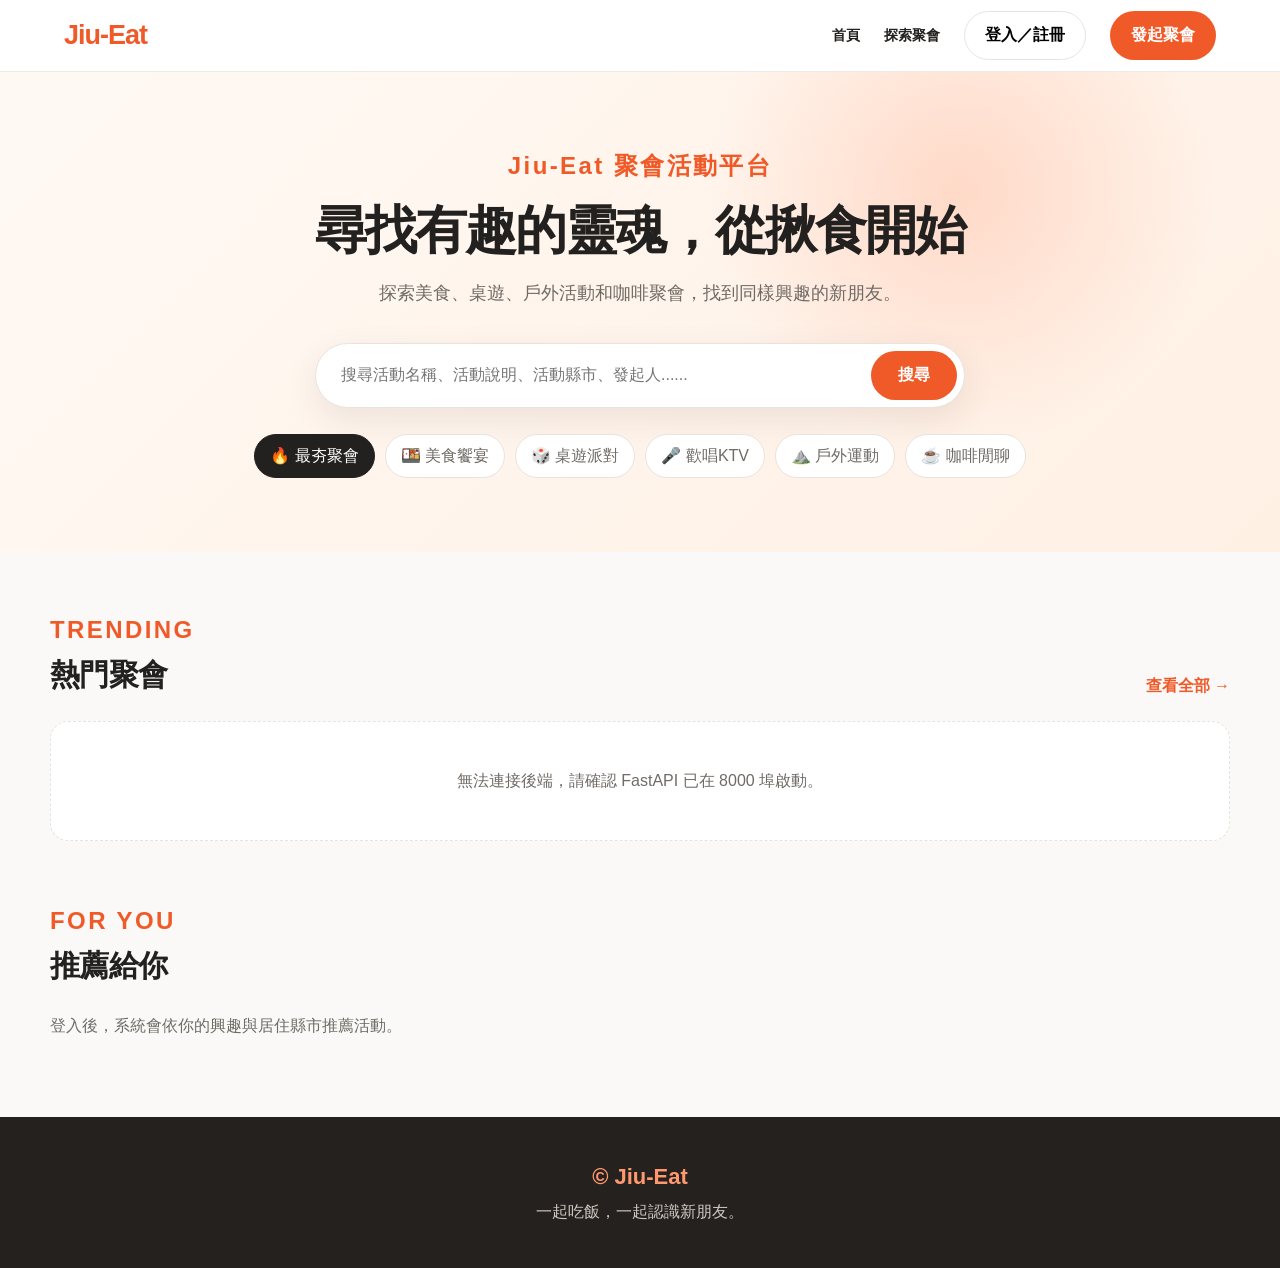
==== frontend/index.html @ da958d16 "feat: add activity tracking (favorites) feature - add Favorite model (favorites table) with unique (" ====
<!DOCTYPE html>
<!-- 文件型別宣告：HTML5 -->
<html lang="zh-TW">
<!-- lang="zh-TW"：宣告頁面語言為繁體中文，利於瀏覽器與搜尋引擎判讀 -->
<head>
  <!-- 頁面中繼資料與資源載入區 -->
  <meta charset="UTF-8">                                        <!-- 字元編碼：UTF-8（支援中文） -->
  <meta name="viewport" content="width=device-width, initial-scale=1, maximum-scale=1, user-scalable=no">
  <title>Jiu-Eat｜一起吃飯，一起認識新朋友</title>
  <link rel="icon" href="data:image/svg+xml,%3Csvg xmlns='http://www.w3.org/2000/svg' viewBox='0 0 100 100'%3E%3Ctext y='.9em' font-size='90'%3E🍱%3C/text%3E%3C/svg%3E">
  <link rel="stylesheet" href="./css/style.css?v=4">            <!-- 載入全域樣式表（v=4：避免瀏覽器快取舊樣式） -->
  <script src="./js/app.js?v=5" defer></script>                 <!-- 載入主程式（defer：等 HTML 解析完再執行） -->
</head>
<body>
  <!-- 網站頂部導覽列：Logo、行動版選單按鈕、主要導覽連結 -->
  <header class="site-header">
    <a class="logo" href="#home">Jiu-Eat</a>                    <!-- 點擊回到首頁 -->
    <div class="header-actions">
      <!-- 通知鈴鐺（僅登入後顯示）：桌面版在選單右側群組，手機版常駐在漢堡按鈕旁 -->
      <button id="notification-bell" class="notification-bell member-only hidden" aria-label="通知">
        <svg class="bell-icon" width="22" height="22" viewBox="0 0 24 24" fill="none" stroke="currentColor" stroke-width="2.5" stroke-linecap="round" stroke-linejoin="round" aria-hidden="true"><path d="M18 8A6 6 0 0 0 6 8c0 7-3 9-3 9h18s-3-2-3-9"/><path d="M13.73 21a2 2 0 0 1-3.46 0"/></svg>
        <span id="notification-badge" class="notification-badge hidden">0</span>
      </button>
      <button id="menu-button" class="menu-button" aria-label="開啟選單">☰</button>  <!-- 行動版漢堡選單按鈕 -->
      <nav id="main-nav" class="main-nav" aria-label="主要選單">
        <a href="#home">首頁</a>                                <!-- 依 hash 路由切換頁面 -->
        <a href="#activities">探索聚會</a>                      <!-- 活動列表頁 -->
        <a href="#member" class="member-only hidden">會員中心</a> <!-- 僅登入後顯示（JS 控制） -->
        <button id="auth-button" class="button button-outline">登入／註冊</button>  <!-- 登入/登出按鈕 -->
        <button id="create-button" class="button button-primary">發起聚會</button>  <!-- 建立活動按鈕 -->
      </nav>
    </div>
  </header>

  <!-- 通知面板：點鈴鐺圖示展開，顯示活動報名通知 -->
  <div id="notification-panel" class="notification-panel hidden">
    <div class="notification-header"><span>通知中心</span><button id="notification-read-all" class="notification-read-all">全部標記已讀</button></div>
    <div id="notification-list" class="notification-list"><p class="notification-empty">目前沒有通知。</p></div>
  </div>

  <main>
    <!-- 首頁（預設顯示頁） -->
    <section id="home-page" class="page active">
      <div class="hero">
        <div class="hero-inner">
          <span class="eyebrow">Jiu-Eat 聚會活動平台</span>
          <h1>尋找有趣的靈魂，從揪食開始</h1>
          <p>探索美食、桌遊、戶外活動和咖啡聚會，找到同樣興趣的新朋友。</p>
          <!-- 首頁搜尋列：提交後跳到活動列表頁並帶入關鍵字 -->
          <form id="home-search-form" class="search-bar">
            <input id="home-keyword" type="search" placeholder="搜尋活動名稱、活動說明、活動縣市、發起人......" aria-label="搜尋活動">
            <button type="submit">搜尋</button>
          </form>
          <!-- 熱門分類捷徑：點擊即跳到列表頁並套用該分類篩選 -->
          <div class="categories" id="home-categories">
            <button class="category-chip active" data-category="">🔥 最夯聚會</button>  <!-- data-category 空字串 = 全部分類 -->
            <button class="category-chip" data-category="美食饗宴">🍱 美食饗宴</button>
            <button class="category-chip" data-category="桌遊派對">🎲 桌遊派對</button>
            <button class="category-chip" data-category="歡唱KTV">🎤 歡唱KTV</button>
            <button class="category-chip" data-category="戶外運動">⛰️ 戶外運動</button>
            <button class="category-chip" data-category="咖啡閒聊">☕ 咖啡閒聊</button>
          </div>
        </div>
      </div>

      <div class="container page-content">
        <!-- 熱門聚會區塊：由 JS 載入並渲染活動卡片 -->
        <section class="events-section">
          <div class="section-title"><div><span class="section-kicker">TRENDING</span><h2>熱門聚會</h2></div><a href="#activities">查看全部 →</a></div>
          <div id="popular-grid" class="events-grid"></div>
          <p id="home-empty" class="empty-state hidden">目前還沒有活動，登入後建立第一場聚會吧！</p>
        </section>
        <!-- 推薦聚會區塊：登入後依興趣與地區推薦 -->
        <section class="events-section">
          <div class="section-title"><div><span class="section-kicker">FOR YOU</span><h2>推薦給你</h2></div></div>
          <p id="recommendation-note" class="section-note">登入後，系統會依你的興趣與居住縣市推薦活動。</p>
          <div id="recommendation-grid" class="events-grid"></div>
        </section>
      </div>
    </section>

    <!-- 探索聚會頁：關鍵字 / 分類 / 城市篩選 -->
    <section id="activities-page" class="page container page-content">
      <div class="page-heading"><span class="section-kicker">EXPLORE</span><h1>探索聚會</h1><p>使用關鍵字、分類或地區找到想參加的活動。</p></div>
      <form id="filter-form" class="filter-panel">
        <input id="filter-keyword" type="search" placeholder="搜尋活動名稱或發起人......">
        <select id="filter-category"><option value="">全部分類</option><option>美食饗宴</option><option>桌遊派對</option><option>歡唱KTV</option><option>戶外運動</option><option>咖啡閒聊</option></select>
        <input id="filter-city" type="text" placeholder="地區，例如：台北">
        <button class="button button-primary" type="submit">篩選搜尋</button>
      </form>
      <div id="activities-grid" class="events-grid"></div>                <!-- 活動卡片渲染位置 -->
      <button id="load-more-button" class="button button-outline load-more hidden">載入更多</button>  <!-- 一次載入 8 筆 -->
      <p id="activities-empty" class="empty-state hidden">找不到符合條件的活動。</p>
    </section>

    <!-- 活動詳細頁：由 JS 依 hash 載入對應活動資料 -->
    <section id="activity-detail-page" class="page container page-content">
      <article id="activity-detail" class="detail-card"></article>       <!-- 詳細內容渲染位置 -->
    </section>

    <!-- 發起 / 編輯聚會頁：共用同一個表單（依 #activity-id 判斷新增或編輯） -->
    <section id="activity-form-page" class="page container page-content narrow">
      <div class="page-heading"><span class="section-kicker">HOST</span><h1 id="activity-form-title">發起聚會</h1><p>填寫活動資訊，邀請適合的夥伴加入。</p></div>
      <form id="activity-form" class="form-card">
        <input id="activity-id" type="hidden">                            <!-- 隱藏欄位：編輯模式時存放活動編號 -->
        <label>活動名稱<input name="title" required maxlength="200"></label>          <!-- 活動名稱（必填） -->
        <label>活動說明<textarea name="description" rows="4" placeholder="介紹活動內容與注意事項"></textarea></label>  <!-- 活動詳細說明 -->
        <div class="form-row"><label>活動分類<select name="category" required><option value="">請選擇</option><option>美食饗宴</option><option>桌遊派對</option><option>歡唱KTV</option><option>戶外運動</option><option>咖啡閒聊</option></select></label><label>活動縣市<input name="city" required placeholder="台北市"></label></div>  <!-- 分類與城市（皆必填） -->
        <label>詳細地點<input name="location_name" required placeholder="店名或集合地點"></label>  <!-- 活動詳細地點（必填） -->
        <div class="form-row"><label>活動日期時間<input name="activity_date" type="datetime-local" required></label><label>報名截止時間<input name="deadline" type="datetime-local" required></label></div>  <!-- 活動時間與截止時間 -->
        <div class="form-row"><label>人數上限<input name="max_participants" type="number" min="1" max="100" value="6" required></label><label>封面圖片網址<input name="image_url" type="url" placeholder="https://..."></label></div>  <!-- 人數上限與封面圖 -->
        <div class="form-actions"><button class="button button-primary" type="submit">儲存活動</button><button class="button button-outline" type="button" data-back>退出返回</button><button class="button button-outline" type="button" data-delete-form hidden>刪除活動</button></div>  <!-- 表單操作按鈕（刪除僅編輯模式顯示） -->
      </form>
    </section>

    <!-- 會員中心頁：個人資料、我建立的、我的申請（分頁切換） -->
    <section id="member-page" class="page container page-content">
      <div class="page-heading"><span class="section-kicker">MEMBER</span><h1>會員中心</h1><p id="member-welcome"></p></div>
      <div class="tabs" role="tablist"><button class="tab active" data-tab="profile-panel">個人資料</button><button class="tab" data-tab="created-panel">我建立的</button><button class="tab" data-tab="applied-panel">我的申請</button><button class="tab" data-tab="tracked-panel">追蹤活動</button></div>
      <!-- 個人資料分頁：編輯基本資料、興趣與偏好料理（送出時由 JS 驗證至少各勾選 3 項；Email 不可修改） -->
      <section id="profile-panel" class="tab-panel active">
        <form id="profile-form" class="form-card narrow-card"><label>Email<input name="email" disabled></label><label>顯示名稱<input name="display_name" required></label><label>性別<select name="gender"><option value="">請選擇</option><option value="男">男</option><option value="女">女</option><option value="其他">其他</option></select></label><label>年齡<input name="age" type="number" min="0" max="150" placeholder="25"></label><label>星座<select name="zodiac"><option value="">請選擇</option><option value="牡羊座">牡羊座</option><option value="金牛座">金牛座</option><option value="雙子座">雙子座</option><option value="巨蟹座">巨蟹座</option><option value="獅子座">獅子座</option><option value="處女座">處女座</option><option value="天秤座">天秤座</option><option value="天蠍座">天蠍座</option><option value="射手座">射手座</option><option value="摩羯座">摩羯座</option><option value="水瓶座">水瓶座</option><option value="雙魚座">雙魚座</option></select></label><label>職業<input name="occupation" placeholder="工程師"></label><label>居住縣市<select name="city"><option value="">請選擇</option><option value="台北市">台北市</option><option value="新北市">新北市</option><option value="桃園市">桃園市</option><option value="台中市">台中市</option><option value="台南市">台南市</option><option value="高雄市">高雄市</option><option value="基隆市">基隆市</option><option value="新竹市">新竹市</option><option value="新竹縣">新竹縣</option><option value="苗栗縣">苗栗縣</option><option value="彰化縣">彰化縣</option><option value="南投縣">南投縣</option><option value="雲林縣">雲林縣</option><option value="嘉義市">嘉義市</option><option value="嘉義縣">嘉義縣</option><option value="屏東縣">屏東縣</option><option value="宜蘭縣">宜蘭縣</option><option value="花蓮縣">花蓮縣</option><option value="台東縣">台東縣</option><option value="澎湖縣">澎湖縣</option><option value="金門縣">金門縣</option><option value="連江縣">連江縣</option></select></label><label>居住區域<input name="district" placeholder="士林區"></label><label>興趣</label><div class="checkbox-group"><label class="interest-chip"><input type="checkbox" name="interests" value="cosplay"><span>cosplay</span></label><label class="interest-chip"><input type="checkbox" name="interests" value="手工藝"><span>手工藝</span></label><label class="interest-chip"><input type="checkbox" name="interests" value="打球"><span>打球</span></label><label class="interest-chip"><input type="checkbox" name="interests" value="收藏"><span>收藏</span></label><label class="interest-chip"><input type="checkbox" name="interests" value="志工"><span>志工</span></label><label class="interest-chip"><input type="checkbox" name="interests" value="咖啡"><span>咖啡</span></label><label class="interest-chip"><input type="checkbox" name="interests" value="品酒"><span>品酒</span></label><label class="interest-chip"><input type="checkbox" name="interests" value="看電影"><span>看電影</span></label><label class="interest-chip"><input type="checkbox" name="interests" value="看劇"><span>看劇</span></label><label class="interest-chip"><input type="checkbox" name="interests" value="音樂"><span>音樂</span></label><label class="interest-chip"><input type="checkbox" name="interests" value="冥想"><span>冥想</span></label><label class="interest-chip"><input type="checkbox" name="interests" value="料理研究"><span>料理研究</span></label><label class="interest-chip"><input type="checkbox" name="interests" value="旅遊"><span>旅遊</span></label><label class="interest-chip"><input type="checkbox" name="interests" value="書法"><span>書法</span></label><label class="interest-chip"><input type="checkbox" name="interests" value="烘焙"><span>烘焙</span></label><label class="interest-chip"><input type="checkbox" name="interests" value="健身"><span>健身</span></label><label class="interest-chip"><input type="checkbox" name="interests" value="烹飪"><span>烹飪</span></label><label class="interest-chip"><input type="checkbox" name="interests" value="逛街"><span>逛街</span></label><label class="interest-chip"><input type="checkbox" name="interests" value="釣魚"><span>釣魚</span></label><label class="interest-chip"><input type="checkbox" name="interests" value="喝茶"><span>喝茶</span></label><label class="interest-chip"><input type="checkbox" name="interests" value="圍棋"><span>圍棋</span></label><label class="interest-chip"><input type="checkbox" name="interests" value="游泳"><span>游泳</span></label><label class="interest-chip"><input type="checkbox" name="interests" value="登山"><span>登山</span></label><label class="interest-chip"><input type="checkbox" name="interests" value="程式設計"><span>程式設計</span></label><label class="interest-chip"><input type="checkbox" name="interests" value="象棋"><span>象棋</span></label><label class="interest-chip"><input type="checkbox" name="interests" value="跑步"><span>跑步</span></label><label class="interest-chip"><input type="checkbox" name="interests" value="開車兜風"><span>開車兜風</span></label><label class="interest-chip"><input type="checkbox" name="interests" value="園藝"><span>園藝</span></label><label class="interest-chip"><input type="checkbox" name="interests" value="瑜珈"><span>瑜珈</span></label><label class="interest-chip"><input type="checkbox" name="interests" value="運動"><span>運動</span></label><label class="interest-chip"><input type="checkbox" name="interests" value="電玩"><span>電玩</span></label><label class="interest-chip"><input type="checkbox" name="interests" value="舞蹈"><span>舞蹈</span></label><label class="interest-chip"><input type="checkbox" name="interests" value="寫作"><span>寫作</span></label><label class="interest-chip"><input type="checkbox" name="interests" value="模型"><span>模型</span></label><label class="interest-chip"><input type="checkbox" name="interests" value="閱讀"><span>閱讀</span></label><label class="interest-chip"><input type="checkbox" name="interests" value="騎車"><span>騎車</span></label><label class="interest-chip"><input type="checkbox" name="interests" value="寵物"><span>寵物</span></label><label class="interest-chip"><input type="checkbox" name="interests" value="繪畫"><span>繪畫</span></label><label class="interest-chip"><input type="checkbox" name="interests" value="攝影"><span>攝影</span></label><label class="interest-chip"><input type="checkbox" name="interests" value="露營"><span>露營</span></label></div><label>偏好料理</label><div class="checkbox-group"><label class="interest-chip"><input type="checkbox" name="preferred_cuisine" value="小吃"><span>小吃</span></label><label class="interest-chip"><input type="checkbox" name="preferred_cuisine" value="中式料理"><span>中式料理</span></label><label class="interest-chip"><input type="checkbox" name="preferred_cuisine" value="日式料理"><span>日式料理</span></label><label class="interest-chip"><input type="checkbox" name="preferred_cuisine" value="火鍋"><span>火鍋</span></label><label class="interest-chip"><input type="checkbox" name="preferred_cuisine" value="台式料理"><span>台式料理</span></label><label class="interest-chip"><input type="checkbox" name="preferred_cuisine" value="印度料理"><span>印度料理</span></label><label class="interest-chip"><input type="checkbox" name="preferred_cuisine" value="地中海料理"><span>地中海料理</span></label><label class="interest-chip"><input type="checkbox" name="preferred_cuisine" value="西班牙料理"><span>西班牙料理</span></label><label class="interest-chip"><input type="checkbox" name="preferred_cuisine" value="法式料理"><span>法式料理</span></label><label class="interest-chip"><input type="checkbox" name="preferred_cuisine" value="美式料理"><span>美式料理</span></label><label class="interest-chip"><input type="checkbox" name="preferred_cuisine" value="泰式料理"><span>泰式料理</span></label><label class="interest-chip"><input type="checkbox" name="preferred_cuisine" value="海鮮料理"><span>海鮮料理</span></label><label class="interest-chip"><input type="checkbox" name="preferred_cuisine" value="素食料理"><span>素食料理</span></label><label class="interest-chip"><input type="checkbox" name="preferred_cuisine" value="甜點"><span>甜點</span></label><label class="interest-chip"><input type="checkbox" name="preferred_cuisine" value="異國料理"><span>異國料理</span></label><label class="interest-chip"><input type="checkbox" name="preferred_cuisine" value="越南料理"><span>越南料理</span></label><label class="interest-chip"><input type="checkbox" name="preferred_cuisine" value="義式料理"><span>義式料理</span></label><label class="interest-chip"><input type="checkbox" name="preferred_cuisine" value="墨西哥料理"><span>墨西哥料理</span></label><label class="interest-chip"><input type="checkbox" name="preferred_cuisine" value="燒烤"><span>燒烤</span></label><label class="interest-chip"><input type="checkbox" name="preferred_cuisine" value="韓式料理"><span>韓式料理</span></label></div><label>自我介紹<textarea name="bio" rows="4"></textarea></label><div class="form-actions"><button class="button button-primary" type="submit">儲存更新</button><button class="button button-outline" type="button" data-back>退出返回</button></div></form>
      </section>
      <!-- 我建立的活動列表（JS 渲染） -->
      <section id="created-panel" class="tab-panel"><div id="created-list" class="member-list"></div></section>
      <!-- 我的申請列表（JS 渲染） -->
      <section id="applied-panel" class="tab-panel"><div id="applied-list" class="member-list"></div></section>
      <!-- 追蹤活動列表（JS 渲染） -->
      <section id="tracked-panel" class="tab-panel"><div id="tracked-list" class="member-list"></div></section>
    </section>
  </main>

  <!-- 認證視窗（登入 / 註冊彈窗，預設隱藏） -->
  <div id="auth-modal" class="modal hidden" role="dialog" aria-modal="true" aria-labelledby="auth-title">
    <div class="modal-card">
      <!-- 登入/註冊分頁切換 + 關閉按鈕 -->
      <div class="auth-tabs"><button class="auth-tab active" data-auth-tab="login-form">登入</button><button class="auth-tab" data-auth-tab="register-form">註冊</button><button id="close-auth" class="modal-close" aria-label="關閉">×</button></div>
      <!-- 登入表單（預設顯示） -->
      <form id="login-form" class="auth-form active"><h2 id="auth-title">歡迎回來</h2><label>Email<input name="email" type="email" required></label><label>密碼<input name="password" type="password" required></label><button class="button button-primary full" type="submit">登入</button><p class="demo-hint">展示帳號：amy@example.com／password123</p></form>
      <!-- 註冊表單 -->
      <form id="register-form" class="auth-form"><h2>建立 Jiu-Eat 帳號</h2><label>顯示名稱<input name="display_name" required></label><label>Email<input name="email" type="email" required></label><label>密碼（至少 8 碼）<input name="password" type="password" minlength="8" required></label><button class="button button-primary full" type="submit">註冊</button></form>
    </div>
  </div>
  <!-- Toast 提示訊息（暫時的提示文字，自動消失） -->
  <div id="toast" class="toast hidden" role="status"></div>
  <!-- 頁尾 -->
  <footer><strong>© Jiu-Eat</strong><p>一起吃飯，一起認識新朋友。</p></footer>
</body>
</html>
---- frontend/css/style.css ----
/* ==========================================================================
   Jiu-Eat 全域樣式表（style.css）
   ==========================================================================
   版面結構概覽：
   1. CSS 變數與全域重設（:root、*、body）
   2. 通用工具類別（.hidden、.page）
   3. 頂部導覽列（.site-header、.main-nav）
   4. 按鈕（.button 系列）
   5. 首頁 Hero 區（.hero、.search-bar）
   6. 分類與興趣標籤（.category-chip、.interest-chip）
   7. 容器與區塊（.container、.section-title）
   8. 活動卡片（.event-card 系列）
   9. 篩選面板與空狀態（.filter-panel、.empty-state）
   10. 活動詳細頁（.detail-*）
   11. 表單（.form-card、.form-row）
   12. 會員中心分頁（.tabs、.tab-panel）
   13. 成員列表（.member-list、.member-item）
   14. 認證彈窗（.modal、.auth-*）
   15. Toast 與頁尾（.toast、footer）
   16. 響應式斷點（1200px / 980px / 768px / 480px / 420px）
   ========================================================================== */

/* ── 1. CSS 變數與全域重設 ───────────────────────────── */
:root {
    /* 品牌色 */
    --orange: #f05a28;
    /* 主色（品牌橘） */
    --orange-dark: #cf4215;
    /* 主色加深（hover 用） */
    /* 中性色 */
    --cream: #fff8f2;
    /* 米白背景 */
    --ink: #23211f;
    /* 主文字色（近黑） */
    --muted: #706b66;
    /* 次要文字色（灰） */
    --line: #e9e3dd;
    /* 分隔線 / 邊框色 */
    --white: #fff;
    --green: #32895b;
    /* 成功狀態色（已核准） */
    /* 陰影與圓角 */
    --shadow: 0 12px 35px rgba(61, 42, 28, .09);
    /* 通用卡片陰影 */
    --radius: 18px
        /* 通用圓角大小 */
}

/* 全域盒模型重設：讓 padding/border 包含在元素寬高內，並清空預設邊距 */
* {
    box-sizing: border-box;
    margin: 0;
    padding: 0
}

html {
    scroll-behavior: smooth
        /* 錨點捲動有平滑動畫 */
}

body {
    font-family: -apple-system, BlinkMacSystemFont, "Segoe UI", "Noto Sans TC", sans-serif;
    background: #faf9f7;
    /* 頁面底色 */
    color: var(--ink);
    line-height: 1.65;
    /* 行高：提升中文可讀性 */
    touch-action: manipulation;
    -webkit-tap-highlight-color: transparent
        /* 移除行動裝置點擊反白 */
}

/* 表單元件沿用系統字型（避免繼承字型不一致） */
button,
input,
select,
textarea {
    font: inherit
}

button {
    cursor: pointer
}

a {
    color: inherit
}

/* ── 2. 通用工具類別 ─────────────────────────────────── */
.hidden {
    display: none !important
        /* 強制隱藏（優先於其他 display 設定） */
}

/* 頁面容器：預設隱藏，僅 .active 顯示（配合 SPA 切頁） */
.page {
    display: none;
    min-height: calc(100vh - 72px)
        /* 扣掉導覽列高度 */
}

.page.active {
    display: block
}

/* ── 3. 頂部導覽列 ───────────────────────────────────── */
.site-header {
    height: 72px;
    padding: 0 max(5vw, 24px);
    /* 左右留白，隨螢幕寬度調整 */
    background: rgba(255, 255, 255, .95);
    backdrop-filter: blur(12px);
    /* 毛玻璃效果 */
    display: flex;
    align-items: center;
    justify-content: space-between;
    /* Logo 在左、選單在右 */
    position: sticky;
    /* 捲動時固定在頂部 */
    top: 0;
    z-index: 20;
    border-bottom: 1px solid rgba(233, 227, 221, .7)
}

.logo {
    text-decoration: none;
    font-size: 27px;
    font-weight: 900;
    letter-spacing: -1px;
    color: var(--orange)
}

.main-nav {
    display: flex;
    align-items: center;
    gap: 24px
}

.main-nav>a {
    text-decoration: none;
    font-weight: 650;
    font-size: 14px
}

.main-nav>a:hover {
    color: var(--orange)
}

.menu-button {
    display: none;
    /* 桌面版隱藏，行動版顯示（見下方 media query） */
    border: 0;
    background: transparent;
    font-size: 25px;
    line-height: 1;
    padding: 4px;
    align-items: center;
    justify-content: center
}

.header-actions {
    display: flex;
    /* 右側群組：通知鈴鐺 + 漢堡選單 + 導覽列 */
    align-items: center;
    gap: 14px
}

/* ── 4. 按鈕 ─────────────────────────────────────────── */
.button {
    border: 1px solid transparent;
    border-radius: 999px;
    /* 橢圓形按鈕 */
    padding: 10px 20px;
    font-weight: 750;
    transition: .2s
        /* hover 動畫 */
}

.button-primary {
    background: var(--orange);
    color: #fff
}

.button-primary:hover {
    background: var(--orange-dark);
    transform: translateY(-1px)
        /* 微微上浮 */
}

.button-outline {
    border-color: var(--line);
    /* 空心按鈕 */
    background: #fff
}

.button-outline:hover {
    border-color: var(--orange);
    color: var(--orange)
}

/* ── 5. 首頁 Hero 區 ─────────────────────────────────── */
.hero {
    background: radial-gradient(circle at 75% 25%, #ffd9c8 0, transparent 25%), linear-gradient(135deg, #fff9f4, #fff0e4);
    min-height: 480px;
    display: grid;
    place-items: center;
    padding: 64px 20px
}

.hero-inner {
    text-align: center;
    max-width: 800px
}

.eyebrow,
.section-kicker {
    font-size: 24px;
    letter-spacing: 2.4px;
    font-weight: 850;
    color: var(--orange)
        /* 區塊小標籤（Kicker）樣式 */
}

.hero h1 {
    font-size: 52px;
    line-height: 1.13;
    letter-spacing: -2px;
    margin: 15px 0 20px
}

.hero p {
    color: var(--muted);
    font-size: 18px
}

.search-bar {
    display: flex;
    max-width: 650px;
    margin: 34px auto 0;
    background: #fff;
    border: 1px solid var(--line);
    border-radius: 999px;
    padding: 7px;
    box-shadow: var(--shadow)
}

.search-bar input {
    flex: 1;
    /* 輸入框自動撐滿剩餘寬度 */
    min-width: 0;
    border: 0;
    outline: 0;
    padding: 10px 18px;
    background: transparent
}

.search-bar button {
    border: 0;
    border-radius: 999px;
    padding: 11px 27px;
    background: var(--orange);
    color: #fff;
    font-weight: 800
}

/* ── 6. 分類與興趣標籤 ───────────────────────────────── */
.checkbox-group {
    display: flex;
    gap: 10px;
    flex-wrap: wrap;
    margin-top: 8px
}

.interest-chip {
    border: 1px solid var(--line);
    background: #fff;
    border-radius: 999px;
    padding: 8px 15px;
    cursor: pointer;
    color: var(--muted);
    user-select: none
        /* 防止點選時反白文字 */
}

.interest-chip:has(input:checked) {
    background: var(--ink);
    /* 勾選後反黑顯示 */
    border-color: var(--ink);
    color: #fff
}

.interest-chip input {
    display: none
}

/* 隱藏原生 checkbox，改用標籤樣式 */

.categories {
    display: flex;
    gap: 10px;
    justify-content: center;
    flex-wrap: wrap;
    margin-top: 26px
}

.category-chip {
    border: 1px solid var(--line);
    background: #fff;
    border-radius: 999px;
    padding: 8px 15px;
    color: var(--muted)
}

.category-chip:hover,
.category-chip.active {
    background: var(--ink);
    /* 選中或 hover 反黑 */
    border-color: var(--ink);
    color: #fff
}

/* ── 7. 容器與區塊 ───────────────────────────────────── */
.container {
    width: min(1180px, calc(100% - 40px));
    /* 最多 1180px，小螢幕時留邊距 */
    margin: auto
}

.page-content {
    padding-top: 58px;
    padding-bottom: 78px
}

/* 相鄰兩個活動區塊之間留間距 */
.events-section+.events-section {
    margin-top: 60px
}

.section-title {
    display: flex;
    align-items: end;
    justify-content: space-between;
    margin-bottom: 22px
}

.section-title h2,
.page-heading h1 {
    font-size: 30px;
    letter-spacing: -.6px
}

.section-title a {
    color: var(--orange);
    text-decoration: none;
    font-weight: 700
}

.section-note,
.page-heading p {
    color: var(--muted)
}

/* ── 8. 活動卡片 ─────────────────────────────────────── */
.events-grid {
    display: grid;
    grid-template-columns: repeat(4, minmax(0, 1fr));
    /* 桌面版一行 4 張 */
    gap: 22px
}

.event-card {
    border: 0;
    background: #fff;
    border-radius: var(--radius);
    overflow: hidden;
    box-shadow: 0 5px 22px rgba(43, 35, 28, .07);
    text-align: left;
    transition: .2s;
    width: 100%
}

.event-card:hover {
    transform: translateY(-4px);
    /* hover 上浮效果 */
    box-shadow: var(--shadow)
}

.card-img {
    height: 175px;
    background: #eee center/cover no-repeat;
    /* 圖片背景填滿 */
    position: relative
}

.card-tag {
    position: absolute;
    /* 疊在圖片左上角的分類標籤 */
    left: 12px;
    top: 12px;
    background: rgba(35, 33, 31, .82);
    color: #fff;
    padding: 4px 10px;
    border-radius: 99px;
    font-size: 12px
}

.card-content {
    padding: 17px
}

.event-title {
    display: flex;
    /* 活動名稱與愛心並排 */
    align-items: center;
    gap: 8px;
    font-size: 16px;
    font-weight: 850;
    margin-bottom: 8px
}

.event-title-text {
    flex: 1;
    white-space: nowrap;
    /* 過長文字省略號處理 */
    overflow: hidden;
    text-overflow: ellipsis
}

.fav-heart {
    flex-shrink: 0;
    border: 0;
    background: transparent;
    padding: 0 2px;
    font-size: 17px;
    line-height: 1;
    color: var(--orange);
    cursor: pointer;
    transition: transform .15s
}

.fav-heart:hover {
    transform: scale(1.25)
}

.fav-heart.active {
    color: #e0245e
        /* 已追蹤：紅色愛心 */
}

.event-info {
    display: grid;
    gap: 4px;
    color: var(--muted);
    font-size: 13px
}

.card-footer {
    display: flex;
    justify-content: space-between;
    gap: 10px;
    margin-top: 14px;
    padding-top: 12px;
    border-top: 1px solid #f1ece7;
    font-size: 12px
}

.status-badge {
    color: var(--orange);
    font-weight: 800
}

/* ── 9. 篩選面板與空狀態 ─────────────────────────────── */
.empty-state {
    padding: 46px;
    text-align: center;
    background: #fff;
    border: 1px dashed var(--line);
    border-radius: var(--radius);
    color: var(--muted)
}

.page-heading {
    margin-bottom: 28px
}

.filter-panel {
    display: grid;
    grid-template-columns: 2fr 1fr 1fr auto;
    /* 關鍵字(寬) + 分類 + 城市 + 按鈕 */
    gap: 12px;
    background: #fff;
    padding: 18px;
    border-radius: var(--radius);
    box-shadow: var(--shadow);
    margin-bottom: 28px
}

/* 篩選與表單輸入框共用樣式 */
.filter-panel input,
.filter-panel select,
.form-card input,
.form-card select,
.form-card textarea,
.auth-form input {
    width: 100%;
    border: 1px solid var(--line);
    border-radius: 12px;
    background: #fff;
    padding: 12px 14px;
    outline: none
}

/* 輸入框聚焦時顯示橘色外框與光暈 */
.filter-panel input:focus,
.filter-panel select:focus,
.form-card input:focus,
.form-card select:focus,
.form-card textarea:focus,
.auth-form input:focus {
    border-color: var(--orange);
    box-shadow: 0 0 0 3px rgba(240, 90, 40, .1)
}

.load-more {
    display: block;
    margin: 30px auto 0
}

.text-button {
    border: 0;
    background: transparent;
    color: var(--orange);
    font-weight: 800;
    margin-bottom: 20px
}

/* ── 10. 活動詳細頁 ───────────────────────────────────── */
.detail-card {
    background: #fff;
    border-radius: 24px;
    box-shadow: var(--shadow);
    overflow: hidden
}

.detail-image {
    height: 380px;
    background: #eee center/cover no-repeat
}

.detail-body {
    padding: 34px
}

.detail-body h1 {
    font-size: 34px;
    line-height: 1.25;
    margin: 8px 0 18px
}

.detail-title-row {
    display: flex;
    /* 標題與愛心並排 */
    align-items: center;
    justify-content: space-between;
    gap: 14px
}

.detail-title-row h1 {
    flex: 1;
    min-width: 0
}

.fav-heart-lg {
    font-size: 30px;
    padding: 6px
}

.detail-meta {
    display: grid;
    grid-template-columns: repeat(2, 1fr);
    /* 兩欄顯示活動資訊 */
    gap: 12px;
    margin: 20px 0;
    padding: 20px;
    background: var(--cream);
    border-radius: 14px
}

.detail-description {
    white-space: pre-wrap;
    /* 保留說明文字的換行 */
    color: #544f4b;
    margin: 20px 0
}

.detail-actions {
    display: flex;
    gap: 10px;
    flex-wrap: wrap;
    margin-top: 24px
}

/* ── 11. 表單 ─────────────────────────────────────────── */
.narrow {
    max-width: 820px
}

.form-card {
    background: #fff;
    border-radius: var(--radius);
    padding: 28px;
    box-shadow: var(--shadow);
    display: grid;
    gap: 18px
}

.form-card label,
.auth-form label {
    font-weight: 750;
    font-size: 14px;
    display: grid;
    gap: 7px
}

.form-row {
    display: grid;
    grid-template-columns: 1fr 1fr;
    /* 兩欄並排的表單列 */
    gap: 16px
}

.form-actions {
    display: flex;
    gap: 10px
}

/* ── 12. 會員中心分頁 ─────────────────────────────────── */
.tabs {
    display: flex;
    gap: 8px;
    border-bottom: 1px solid var(--line);
    margin-bottom: 24px;
    overflow-x: auto
        /* 行動版可橫向捲動 */
}

.tab {
    border: 0;
    background: transparent;
    padding: 12px 17px;
    font-weight: 800;
    color: var(--muted);
    white-space: nowrap
}

.tab.active {
    color: var(--orange);
    /* 目前分頁：橘色 + 底部線 */
    border-bottom: 3px solid var(--orange)
}

.tab-panel {
    display: none
}

.tab-panel.active {
    display: block
}

.narrow-card {
    max-width: 650px
}

/* ── 13. 成員列表（會員中心 / 申請審核） ─────────────── */
.member-list {
    display: grid;
    gap: 14px
}

.member-item {
    background: #fff;
    border-radius: 14px;
    padding: 18px;
    box-shadow: 0 4px 16px rgba(43, 35, 28, .06);
    display: flex;
    align-items: center;
    justify-content: space-between;
    gap: 15px
}

.member-item h3 {
    font-size: 17px
}

.member-item p {
    font-size: 13px;
    color: var(--muted)
}

.member-actions {
    display: flex;
    gap: 8px;
    flex-wrap: wrap
}

.small {
    padding: 7px 12px;
    font-size: 12px
}

.status {
    display: inline-block;
    /* 申請狀態徽章 */
    padding: 3px 9px;
    border-radius: 99px;
    background: #f1efec;
    font-size: 12px;
    font-weight: 800
}

.status.approved {
    color: var(--green);
    /* 已核准：綠色 */
    background: #e9f6ef
}

.status.rejected,
.status.cancelled {
    color: #a44235;
    /* 已拒絕 / 已取消：紅色 */
    background: #fbecea
}

/* ── 14. 認證彈窗 ─────────────────────────────────────── */
.modal {
    position: fixed;
    /* 全螢幕遮罩 */
    inset: 0;
    z-index: 50;
    background: rgba(26, 23, 20, .55);
    display: grid;
    place-items: center;
    padding: 20px
}

.modal-card {
    position: relative;
    width: min(460px, 100%);
    max-height: 90vh;
    overflow: auto;
    background: #fff;
    border-radius: 24px;
    padding: 28px;
    box-shadow: 0 25px 80px rgba(0, 0, 0, .25)
}

.modal-close {
    position: absolute;
    right: -20px;
    top: -28px;
    border: 0;
    background: transparent;
    font-size: 24px;
    color: var(--muted);
    z-index: 1
}

.auth-tabs {
    display: flex;
    gap: 5px;
    margin-bottom: 22px;
    position: relative
}

.auth-tab {
    flex: 1;
    /* 登入/註冊分頁各佔一半 */
    border: 0;
    background: #f5f2ef;
    padding: 10px;
    border-radius: 10px;
    font-weight: 800
}

.auth-tab.active {
    background: var(--orange);
    color: #fff
}

.auth-form {
    display: none;
    gap: 16px
}

.auth-form.active {
    display: grid
        /* 目前顯示的登入/註冊表單 */
}

.auth-form h2 {
    margin: 4px 0
}

.full {
    width: 100%;
    margin-top: 4px
}

.demo-hint {
    font-size: 12px;
    color: var(--muted);
    text-align: center
}

/* ── 14.5 通知鈴鐺與面板 ─────────────────────────────── */
.notification-bell {
    position: relative;
    /* 徽章以絕對定位疊在鈴鐺右上角 */
    border: 0;
    background: #ffeadf;
    /* 淺橘圓形底，讓鈴鐺更清楚 */
    border-radius: 50%;
    width: 38px;
    height: 38px;
    padding: 0;
    display: inline-flex;
    align-items: center;
    justify-content: center;
    color: var(--orange);
    /* 鈴鐺圖示使用品牌橘色 */
    line-height: 1;
    flex-shrink: 0;
    transition: background .2s
}

.notification-bell:hover {
    background: #ffddca
}

.bell-icon {
    width: 22px;
    height: 22px;
    display: block;
    flex-shrink: 0
}

.notification-badge {
    position: absolute;
    top: -3px;
    right: -5px;
    min-width: 18px;
    height: 18px;
    padding: 0 4px;
    border-radius: 99px;
    background: var(--ink);
    /* 深色徽章，與橘底區分 */
    color: #fff;
    font-size: 11px;
    font-weight: 800;
    display: grid;
    place-items: center;
    line-height: 1
}

.notification-panel {
    position: fixed;
    top: 80px;
    right: max(5vw, 24px);
    z-index: 45;
    width: min(360px, calc(100vw - 28px));
    background: #fff;
    border-radius: 18px;
    box-shadow: var(--shadow);
    border: 1px solid var(--line);
    overflow: hidden
}

.notification-header {
    display: flex;
    align-items: center;
    justify-content: space-between;
    padding: 14px 16px;
    border-bottom: 1px solid var(--line);
    font-weight: 800
}

.notification-read-all {
    border: 0;
    background: transparent;
    color: var(--orange);
    font-size: 13px;
    font-weight: 800
}

.notification-list {
    max-height: 380px;
    overflow-y: auto;
    display: grid
}

.notification-item {
    padding: 14px 16px;
    border-bottom: 1px solid #f1ece7;
    cursor: pointer;
    text-align: left
}

.notification-item:hover {
    background: var(--cream)
}

.notification-item.unread {
    background: #fff6ef
}

.notification-item.unread .notification-message {
    color: var(--ink);
    font-weight: 800
}

.notification-message {
    font-size: 14px;
    line-height: 1.5;
    color: var(--muted)
}

.notification-meta {
    font-size: 12px;
    color: var(--muted);
    margin-top: 4px
}

.notification-empty {
    padding: 30px 16px;
    text-align: center;
    color: var(--muted)
}

/* ── 15. Toast 與頁尾 ─────────────────────────────────── */
.toast {
    position: fixed;
    left: 50%;
    top: 50%;
    z-index: 80;
    /* 置中疊在最上層 */
    transform: translate(-50%, -50%);
    background: var(--ink);
    color: #fff;
    padding: 12px 20px;
    border-radius: 99px;
    box-shadow: var(--shadow)
}

footer {
    text-align: center;
    background: #25211e;
    color: #fff;
    padding: 42px 20px
}

footer strong {
    font-size: 22px;
    color: #ff986f
}

footer p {
    color: #cfc8c1;
    margin-top: 4px
}

/* ── 16. 響應式斷點 ───────────────────────────────────── */
/* 平板（≤1200px）：卡片由 4 欄改為 3 欄 */
@media(max-width:1200px) {
    .events-grid {
        grid-template-columns: repeat(3, minmax(0, 1fr))
    }
}

/* 小平板（≤980px）：卡片改為 2 欄，篩選面板改為兩欄 */
@media(max-width:980px) {
    .events-grid {
        grid-template-columns: repeat(2, minmax(0, 1fr))
    }

    .filter-panel {
        grid-template-columns: 1fr 1fr
    }

    .filter-panel .button {
        grid-column: span 2
            /* 按鈕佔滿一整列 */
    }
}

/* 手機（≤768px）：改為行動版配置 */
@media(max-width:768px) {
    body {
        font-size: 14px
    }

    .site-header {
        height: 56px
    }

    .logo {
        font-size: 20px
    }

    .menu-button {
        display: flex
            /* 顯示漢堡選單按鈕（flex 垂直置中，與鈴鐺對齊） */
    }

    .main-nav {
        display: none;
        /* 選單改為下拉式 */
        position: absolute;
        left: 14px;
        right: 14px;
        top: 70px;
        background: #fff;
        padding: 38px 16px;
        border-radius: 16px;
        box-shadow: var(--shadow);
        flex-direction: column;
        align-items: stretch
    }

    .main-nav.open {
        display: flex
            /* 點選按鈕後展開 */
    }

    .main-nav a,
    .main-nav button {
        text-align: center
    }

    .hero {
        min-height: 100vh;
        padding: 40px 18px;
        place-items: center
    }

    .hero p {
        font-size: 13px
    }

    .hero h1 {
        font-size: 36px
    }

    .hero-inner {
        max-width: 100%;
        text-align: center
    }

    .search-bar {
        margin: 25px auto 0
    }

    .categories {
        display: grid;
        grid-template-columns: repeat(3, 1fr);
        /* 分類改為三欄網格 */
        gap: 8px;
        justify-content: center;
        margin-top: 20px
    }

    .category-chip {
        padding: 10px 8px;
        font-size: 12px
    }

    .container {
        width: min(100% - 28px, 1180px)
    }

    .page-content {
        padding-top: 36px;
        padding-bottom: 55px
    }

    .events-grid {
        grid-template-columns: repeat(2, 1fr);
        gap: 12px
    }

    .home-page .events-grid {
        grid-template-columns: repeat(2, 1fr)
    }

    .event-card {
        display: grid;
        grid-template-columns: 1fr
    }

    .card-img {
        height: 110px
    }

    .card-content {
        padding: 12px
    }

    .event-title {
        font-size: 13px;
        margin-bottom: 4px
    }

    .event-info {
        font-size: 11px;
        gap: 2px
    }

    .card-footer {
        align-items: flex-start;
        flex-direction: column;
        margin-top: 10px;
        padding-top: 8px;
        font-size: 10px
    }

    .section-title h2,
    .page-heading h1 {
        font-size: 22px
    }

    .filter-panel {
        grid-template-columns: 1fr;
        /* 篩選面板改為單欄 */
        padding: 14px;
        gap: 10px
    }

    .filter-panel .button {
        grid-column: auto
    }

    .detail-image {
        height: 200px
    }

    .detail-body {
        padding: 18px
    }

    .detail-body h1 {
        font-size: 22px
    }

    .detail-meta {
        grid-template-columns: 1fr;
        padding: 14px;
        gap: 10px
    }

    .detail-actions {
        flex-direction: column
            /* 按鈕改為直向排列 */
    }

    .detail-actions .button {
        width: 100%;
        text-align: center
    }

    .search-bar {
        flex-direction: column;
        border-radius: 18px;
        padding: 6px
    }

    .search-bar input {
        text-align: left;
        padding: 12px 14px
    }

    .search-bar button {
        width: 100%;
        padding: 12px
    }

    .form-card {
        padding: 18px;
        gap: 14px
    }

    .form-row {
        grid-template-columns: 1fr;
        /* 表單列改為單欄 */
        gap: 14px
    }

    .form-actions {
        flex-direction: column
    }

    .form-actions .button {
        width: 100%;
        text-align: center
    }

    .member-item {
        align-items: flex-start;
        flex-direction: column;
        padding: 14px
    }

    .member-actions {
        width: 100%
    }

    .member-actions .button {
        flex: 1;
        text-align: center;
        font-size: 11px
    }

    .modal-card {
        padding: 20px 16px;
        border-radius: 18px
    }

    .auth-form {
        gap: 12px
    }

    .auth-form h2 {
        text-align: left
    }

    .demo-hint {
        text-align: left
    }

    .page-heading p {
        text-align: left
    }

    .section-note {
        text-align: left
    }

    .page-heading {
        margin-bottom: 18px
    }

    .page-heading h1 {
        font-size: 20px
    }

    .empty-state {
        padding: 30px 16px
    }

    .tabs {
        margin-bottom: 16px;
        gap: 4px
    }

    .tab {
        padding: 10px 12px;
        font-size: 12px
    }

    .narrow-card {
        max-width: 100%
    }
}

/* 小手機（≤480px）：再縮小卡片與文字 */
@media(max-width:480px) {
    .events-grid {
        gap: 14px
    }

    .categories {
        grid-template-columns: repeat(2, 1fr)
    }

    .hero h1 {
        font-size: 28px
    }

    .hero p {
        font-size: 12px
    }

    .eyebrow {
        font-size: 18px
    }

    .card-img {
        height: 140px
    }

    .container {
        width: calc(100% - 24px)
    }

    .section-title {
        flex-direction: column;
        align-items: flex-start;
        gap: 4px
    }

    .section-title h2,
    .page-heading h1 {
        font-size: 20px
    }

    .detail-body h1 {
        font-size: 20px
    }

    .modal-card {
        padding: 18px 14px
    }

    body {
        font-size: 13px
    }
}

/* 極窄手機（≤420px）：最終縮放 */
@media(max-width:420px) {
    .site-header {
        height: 50px;
        padding: 0 max(4vw, 14px)
    }

    .logo {
        font-size: 18px
    }

    .hero {
        min-height: auto;
        padding: 60px 14px
    }

    .hero h1 {
        font-size: 24px
    }

    .hero-inner {
        text-align: center
    }

    .container {
        width: calc(100% - 18px)
    }

    .page-content {
        padding-top: 26px;
        padding-bottom: 42px
    }

    .events-grid {
        gap: 10px
    }

    .home-page .events-grid {
        grid-template-columns: 1fr
            /* 首頁卡片改為單欄 */
    }

    .card-img {
        height: 120px
    }

    .card-content {
        padding: 10px
    }

    .event-title {
        font-size: 12px
    }

    .event-info {
        font-size: 10px
    }

    .card-footer {
        font-size: 9px
    }

    .section-title h2,
    .page-heading h1 {
        font-size: 18px
    }

    .category-chip {
        padding: 8px 6px;
        font-size: 11px
    }

    .categories {
        grid-template-columns: repeat(2, 1fr);
        gap: 6px
    }

    .detail-body h1 {
        font-size: 18px
    }

    .detail-body {
        padding: 14px
    }

    .filter-panel {
        padding: 10px;
        gap: 6px
    }

    .filter-panel input,
    .filter-panel select {
        padding: 9px 10px;
        font-size: 12px
    }

    .button {
        padding: 10px 14px;
        font-size: 12px
    }

    .search-bar {
        border-radius: 14px;
        padding: 5px
    }

    .search-bar input {
        padding: 10px 12px;
        font-size: 13px
    }

    .search-bar button {
        padding: 10px;
        font-size: 13px
    }

    .form-card {
        padding: 14px;
        gap: 12px
    }

    .form-row {
        gap: 10px
    }

    .detail-meta {
        font-size: 12px
    }

    .modal-card {
        padding: 16px 12px;
        border-radius: 16px
    }

    .auth-form {
        gap: 10px
    }

    .tabs {
        gap: 2px
    }

    .tab {
        padding: 8px 10px;
        font-size: 11px
    }

    .member-item {
        padding: 12px
    }

    .member-item h3 {
        font-size: 14px
    }

    .member-actions .button {
        font-size: 10px
    }

    body {
        font-size: 12px
    }
}
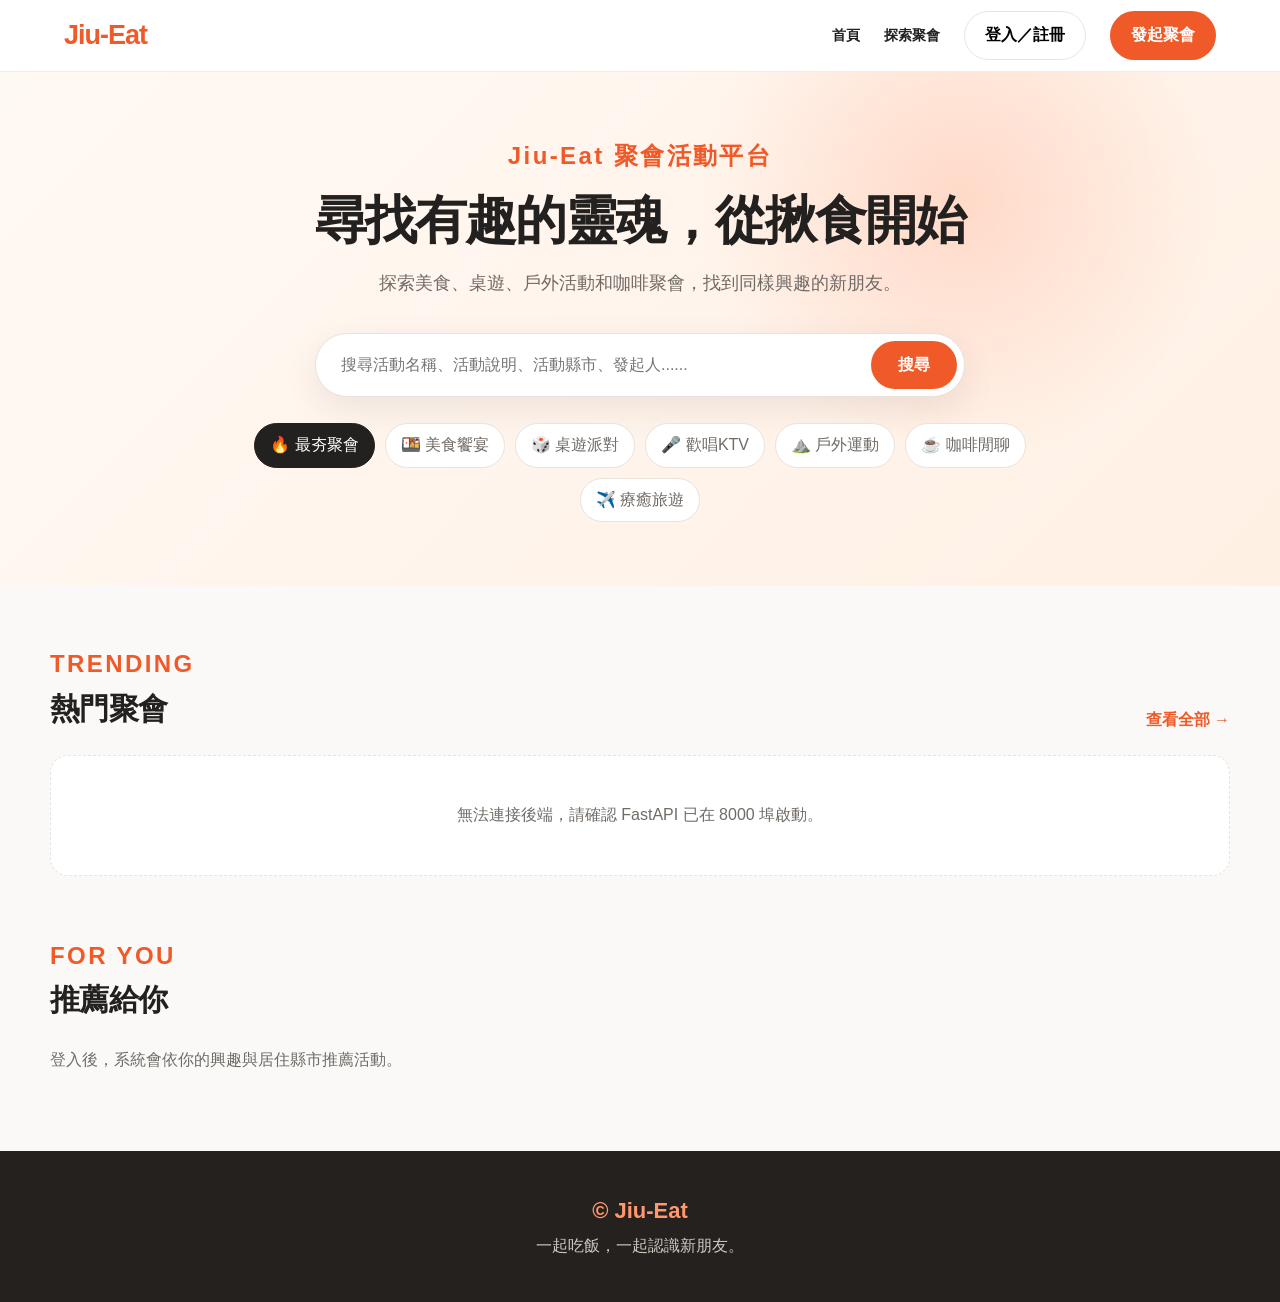
==== commit ad759785: "feat: add 療癒旅遊 category with ✈️ icon" ====
--- a/frontend/index.html
+++ b/frontend/index.html
@@ -2,40 +2,50 @@
 <!-- 文件型別宣告：HTML5 -->
 <html lang="zh-TW">
 <!-- lang="zh-TW"：宣告頁面語言為繁體中文，利於瀏覽器與搜尋引擎判讀 -->
+
 <head>
   <!-- 頁面中繼資料與資源載入區 -->
-  <meta charset="UTF-8">                                        <!-- 字元編碼：UTF-8（支援中文） -->
+  <meta charset="UTF-8"> <!-- 字元編碼：UTF-8（支援中文） -->
   <meta name="viewport" content="width=device-width, initial-scale=1, maximum-scale=1, user-scalable=no">
   <title>Jiu-Eat｜一起吃飯，一起認識新朋友</title>
-  <link rel="icon" href="data:image/svg+xml,%3Csvg xmlns='http://www.w3.org/2000/svg' viewBox='0 0 100 100'%3E%3Ctext y='.9em' font-size='90'%3E🍱%3C/text%3E%3C/svg%3E">
-  <link rel="stylesheet" href="./css/style.css?v=4">            <!-- 載入全域樣式表（v=4：避免瀏覽器快取舊樣式） -->
-  <script src="./js/app.js?v=5" defer></script>                 <!-- 載入主程式（defer：等 HTML 解析完再執行） -->
+  <link rel="icon"
+    href="data:image/svg+xml,%3Csvg xmlns='http://www.w3.org/2000/svg' viewBox='0 0 100 100'%3E%3Ctext y='.9em' font-size='90'%3E🍱%3C/text%3E%3C/svg%3E">
+  <link rel="stylesheet" href="./css/style.css?v=7"> <!-- 載入全域樣式表（v=7：避免瀏覽器快取舊樣式） -->
+  <script src="./js/app.js?v=7" defer></script> <!-- 載入主程式（defer：等 HTML 解析完再執行） -->
 </head>
+
 <body>
   <!-- 網站頂部導覽列：Logo、行動版選單按鈕、主要導覽連結 -->
   <header class="site-header">
-    <a class="logo" href="#home">Jiu-Eat</a>                    <!-- 點擊回到首頁 -->
+    <a class="logo" href="#home">Jiu-Eat</a> <!-- 點擊回到首頁 -->
     <div class="header-actions">
       <!-- 通知鈴鐺（僅登入後顯示）：桌面版在選單右側群組，手機版常駐在漢堡按鈕旁 -->
       <button id="notification-bell" class="notification-bell member-only hidden" aria-label="通知">
-        <svg class="bell-icon" width="22" height="22" viewBox="0 0 24 24" fill="none" stroke="currentColor" stroke-width="2.5" stroke-linecap="round" stroke-linejoin="round" aria-hidden="true"><path d="M18 8A6 6 0 0 0 6 8c0 7-3 9-3 9h18s-3-2-3-9"/><path d="M13.73 21a2 2 0 0 1-3.46 0"/></svg>
+        <svg class="bell-icon" width="22" height="22" viewBox="0 0 24 24" fill="none" stroke="currentColor"
+          stroke-width="2.5" stroke-linecap="round" stroke-linejoin="round" aria-hidden="true">
+          <path d="M18 8A6 6 0 0 0 6 8c0 7-3 9-3 9h18s-3-2-3-9" />
+          <path d="M13.73 21a2 2 0 0 1-3.46 0" />
+        </svg>
         <span id="notification-badge" class="notification-badge hidden">0</span>
       </button>
-      <button id="menu-button" class="menu-button" aria-label="開啟選單">☰</button>  <!-- 行動版漢堡選單按鈕 -->
+      <button id="menu-button" class="menu-button" aria-label="開啟選單">☰</button> <!-- 行動版漢堡選單按鈕 -->
       <nav id="main-nav" class="main-nav" aria-label="主要選單">
-        <a href="#home">首頁</a>                                <!-- 依 hash 路由切換頁面 -->
-        <a href="#activities">探索聚會</a>                      <!-- 活動列表頁 -->
+        <a href="#home">首頁</a> <!-- 依 hash 路由切換頁面 -->
+        <a href="#activities">探索聚會</a> <!-- 活動列表頁 -->
         <a href="#member" class="member-only hidden">會員中心</a> <!-- 僅登入後顯示（JS 控制） -->
-        <button id="auth-button" class="button button-outline">登入／註冊</button>  <!-- 登入/登出按鈕 -->
-        <button id="create-button" class="button button-primary">發起聚會</button>  <!-- 建立活動按鈕 -->
+        <button id="auth-button" class="button button-outline">登入／註冊</button> <!-- 登入/登出按鈕 -->
+        <button id="create-button" class="button button-primary">發起聚會</button> <!-- 建立活動按鈕 -->
       </nav>
     </div>
   </header>
 
   <!-- 通知面板：點鈴鐺圖示展開，顯示活動報名通知 -->
   <div id="notification-panel" class="notification-panel hidden">
-    <div class="notification-header"><span>通知中心</span><button id="notification-read-all" class="notification-read-all">全部標記已讀</button></div>
-    <div id="notification-list" class="notification-list"><p class="notification-empty">目前沒有通知。</p></div>
+    <div class="notification-header"><span>通知中心</span><button id="notification-read-all"
+        class="notification-read-all">全部標記已讀</button></div>
+    <div id="notification-list" class="notification-list">
+      <p class="notification-empty">目前沒有通知。</p>
+    </div>
   </div>
 
   <main>
@@ -53,12 +63,13 @@
           </form>
           <!-- 熱門分類捷徑：點擊即跳到列表頁並套用該分類篩選 -->
           <div class="categories" id="home-categories">
-            <button class="category-chip active" data-category="">🔥 最夯聚會</button>  <!-- data-category 空字串 = 全部分類 -->
+            <button class="category-chip active" data-category="">🔥 最夯聚會</button> <!-- data-category 空字串 = 全部分類 -->
             <button class="category-chip" data-category="美食饗宴">🍱 美食饗宴</button>
             <button class="category-chip" data-category="桌遊派對">🎲 桌遊派對</button>
             <button class="category-chip" data-category="歡唱KTV">🎤 歡唱KTV</button>
             <button class="category-chip" data-category="戶外運動">⛰️ 戶外運動</button>
             <button class="category-chip" data-category="咖啡閒聊">☕ 咖啡閒聊</button>
+            <button class="category-chip" data-category="療癒旅遊">✈️ 療癒旅遊</button>
           </div>
         </div>
       </div>
@@ -66,13 +77,21 @@
       <div class="container page-content">
         <!-- 熱門聚會區塊：由 JS 載入並渲染活動卡片 -->
         <section class="events-section">
-          <div class="section-title"><div><span class="section-kicker">TRENDING</span><h2>熱門聚會</h2></div><a href="#activities">查看全部 →</a></div>
+          <div class="section-title">
+            <div><span class="section-kicker">TRENDING</span>
+              <h2>熱門聚會</h2>
+            </div><a href="#activities">查看全部 →</a>
+          </div>
           <div id="popular-grid" class="events-grid"></div>
           <p id="home-empty" class="empty-state hidden">目前還沒有活動，登入後建立第一場聚會吧！</p>
         </section>
         <!-- 推薦聚會區塊：登入後依興趣與地區推薦 -->
         <section class="events-section">
-          <div class="section-title"><div><span class="section-kicker">FOR YOU</span><h2>推薦給你</h2></div></div>
+          <div class="section-title">
+            <div><span class="section-kicker">FOR YOU</span>
+              <h2>推薦給你</h2>
+            </div>
+          </div>
           <p id="recommendation-note" class="section-note">登入後，系統會依你的興趣與居住縣市推薦活動。</p>
           <div id="recommendation-grid" class="events-grid"></div>
         </section>
@@ -81,52 +100,209 @@
 
     <!-- 探索聚會頁：關鍵字 / 分類 / 城市篩選 -->
     <section id="activities-page" class="page container page-content">
-      <div class="page-heading"><span class="section-kicker">EXPLORE</span><h1>探索聚會</h1><p>使用關鍵字、分類或地區找到想參加的活動。</p></div>
+      <div class="page-heading"><span class="section-kicker">EXPLORE</span>
+        <h1>探索聚會</h1>
+        <p>使用關鍵字、分類或地區找到想參加的活動。</p>
+      </div>
       <form id="filter-form" class="filter-panel">
         <input id="filter-keyword" type="search" placeholder="搜尋活動名稱或發起人......">
-        <select id="filter-category"><option value="">全部分類</option><option>美食饗宴</option><option>桌遊派對</option><option>歡唱KTV</option><option>戶外運動</option><option>咖啡閒聊</option></select>
+        <select id="filter-category">
+          <option value="">全部分類</option>
+          <option>美食饗宴</option>
+          <option>桌遊派對</option>
+          <option>歡唱KTV</option>
+          <option>戶外運動</option>
+          <option>咖啡閒聊</option>
+          <option>療癒旅遊</option>
+        </select>
         <input id="filter-city" type="text" placeholder="地區，例如：台北">
         <button class="button button-primary" type="submit">篩選搜尋</button>
       </form>
-      <div id="activities-grid" class="events-grid"></div>                <!-- 活動卡片渲染位置 -->
-      <button id="load-more-button" class="button button-outline load-more hidden">載入更多</button>  <!-- 一次載入 8 筆 -->
+      <div id="activities-grid" class="events-grid"></div> <!-- 活動卡片渲染位置 -->
+      <button id="load-more-button" class="button button-outline load-more hidden">載入更多</button> <!-- 一次載入 8 筆 -->
       <p id="activities-empty" class="empty-state hidden">找不到符合條件的活動。</p>
     </section>
 
     <!-- 活動詳細頁：由 JS 依 hash 載入對應活動資料 -->
     <section id="activity-detail-page" class="page container page-content">
-      <article id="activity-detail" class="detail-card"></article>       <!-- 詳細內容渲染位置 -->
+      <article id="activity-detail" class="detail-card"></article> <!-- 詳細內容渲染位置 -->
     </section>
 
     <!-- 發起 / 編輯聚會頁：共用同一個表單（依 #activity-id 判斷新增或編輯） -->
     <section id="activity-form-page" class="page container page-content narrow">
-      <div class="page-heading"><span class="section-kicker">HOST</span><h1 id="activity-form-title">發起聚會</h1><p>填寫活動資訊，邀請適合的夥伴加入。</p></div>
+      <div class="page-heading"><span class="section-kicker">HOST</span>
+        <h1 id="activity-form-title">發起聚會</h1>
+        <p>填寫活動資訊，邀請適合的夥伴加入。</p>
+      </div>
       <form id="activity-form" class="form-card">
-        <input id="activity-id" type="hidden">                            <!-- 隱藏欄位：編輯模式時存放活動編號 -->
-        <label>活動名稱<input name="title" required maxlength="200"></label>          <!-- 活動名稱（必填） -->
-        <label>活動說明<textarea name="description" rows="4" placeholder="介紹活動內容與注意事項"></textarea></label>  <!-- 活動詳細說明 -->
-        <div class="form-row"><label>活動分類<select name="category" required><option value="">請選擇</option><option>美食饗宴</option><option>桌遊派對</option><option>歡唱KTV</option><option>戶外運動</option><option>咖啡閒聊</option></select></label><label>活動縣市<input name="city" required placeholder="台北市"></label></div>  <!-- 分類與城市（皆必填） -->
-        <label>詳細地點<input name="location_name" required placeholder="店名或集合地點"></label>  <!-- 活動詳細地點（必填） -->
-        <div class="form-row"><label>活動日期時間<input name="activity_date" type="datetime-local" required></label><label>報名截止時間<input name="deadline" type="datetime-local" required></label></div>  <!-- 活動時間與截止時間 -->
-        <div class="form-row"><label>人數上限<input name="max_participants" type="number" min="1" max="100" value="6" required></label><label>封面圖片網址<input name="image_url" type="url" placeholder="https://..."></label></div>  <!-- 人數上限與封面圖 -->
-        <div class="form-actions"><button class="button button-primary" type="submit">儲存活動</button><button class="button button-outline" type="button" data-back>退出返回</button><button class="button button-outline" type="button" data-delete-form hidden>刪除活動</button></div>  <!-- 表單操作按鈕（刪除僅編輯模式顯示） -->
+        <input id="activity-id" type="hidden"> <!-- 隱藏欄位：編輯模式時存放活動編號 -->
+        <label>活動名稱<input name="title" required maxlength="200"></label> <!-- 活動名稱（必填） -->
+        <label>活動說明<textarea name="description" rows="4" placeholder="介紹活動內容與注意事項"></textarea></label> <!-- 活動詳細說明 -->
+        <div class="form-row"><label>活動分類<select name="category" required>
+              <option value="">請選擇</option>
+              <option>美食饗宴</option>
+              <option>桌遊派對</option>
+              <option>歡唱KTV</option>
+              <option>戶外運動</option>
+              <option>咖啡閒聊</option>
+              <option>療癒旅遊</option>
+            </select></label><label>活動縣市<input name="city" required placeholder="台北市"></label></div> <!-- 分類與城市（皆必填） -->
+        <label>詳細地點<input name="location_name" required placeholder="店名或集合地點"></label> <!-- 活動詳細地點（必填） -->
+        <div class="form-row"><label>活動日期時間<input name="activity_date" type="datetime-local"
+              required></label><label>報名截止時間<input name="deadline" type="datetime-local" required></label></div>
+        <!-- 活動時間與截止時間 -->
+        <div class="form-row"><label>人數上限<input name="max_participants" type="number" min="1" max="100" value="6"
+              required></label><label>封面圖片網址<input name="image_url" type="url" placeholder="https://..."></label></div>
+        <!-- 人數上限與封面圖 -->
+        <div class="form-actions"><button class="button button-primary" type="submit">儲存活動</button><button
+            class="button button-outline" type="button" data-back>退出返回</button><button class="button button-outline"
+            type="button" data-delete-form hidden>刪除活動</button></div> <!-- 表單操作按鈕（刪除僅編輯模式顯示） -->
       </form>
     </section>
 
-    <!-- 會員中心頁：個人資料、我建立的、我的申請（分頁切換） -->
+    <!-- 會員中心頁：個人資料、我的聚會、我的申請（分頁切換） -->
     <section id="member-page" class="page container page-content">
-      <div class="page-heading"><span class="section-kicker">MEMBER</span><h1>會員中心</h1><p id="member-welcome"></p></div>
-      <div class="tabs" role="tablist"><button class="tab active" data-tab="profile-panel">個人資料</button><button class="tab" data-tab="created-panel">我建立的</button><button class="tab" data-tab="applied-panel">我的申請</button><button class="tab" data-tab="tracked-panel">追蹤活動</button></div>
+      <div class="page-heading"><span class="section-kicker">MEMBER</span>
+        <h1>會員中心</h1>
+        <p id="member-welcome"></p>
+      </div>
+      <div class="tabs" role="tablist"><button class="tab active" data-tab="profile-panel">個人資料</button><button
+          class="tab" data-tab="created-panel">我的聚會</button><button class="tab"
+          data-tab="applied-panel">我的申請</button><button class="tab" data-tab="tracked-panel">追蹤活動</button></div>
       <!-- 個人資料分頁：編輯基本資料、興趣與偏好料理（送出時由 JS 驗證至少各勾選 3 項；Email 不可修改） -->
       <section id="profile-panel" class="tab-panel active">
-        <form id="profile-form" class="form-card narrow-card"><label>Email<input name="email" disabled></label><label>顯示名稱<input name="display_name" required></label><label>性別<select name="gender"><option value="">請選擇</option><option value="男">男</option><option value="女">女</option><option value="其他">其他</option></select></label><label>年齡<input name="age" type="number" min="0" max="150" placeholder="25"></label><label>星座<select name="zodiac"><option value="">請選擇</option><option value="牡羊座">牡羊座</option><option value="金牛座">金牛座</option><option value="雙子座">雙子座</option><option value="巨蟹座">巨蟹座</option><option value="獅子座">獅子座</option><option value="處女座">處女座</option><option value="天秤座">天秤座</option><option value="天蠍座">天蠍座</option><option value="射手座">射手座</option><option value="摩羯座">摩羯座</option><option value="水瓶座">水瓶座</option><option value="雙魚座">雙魚座</option></select></label><label>職業<input name="occupation" placeholder="工程師"></label><label>居住縣市<select name="city"><option value="">請選擇</option><option value="台北市">台北市</option><option value="新北市">新北市</option><option value="桃園市">桃園市</option><option value="台中市">台中市</option><option value="台南市">台南市</option><option value="高雄市">高雄市</option><option value="基隆市">基隆市</option><option value="新竹市">新竹市</option><option value="新竹縣">新竹縣</option><option value="苗栗縣">苗栗縣</option><option value="彰化縣">彰化縣</option><option value="南投縣">南投縣</option><option value="雲林縣">雲林縣</option><option value="嘉義市">嘉義市</option><option value="嘉義縣">嘉義縣</option><option value="屏東縣">屏東縣</option><option value="宜蘭縣">宜蘭縣</option><option value="花蓮縣">花蓮縣</option><option value="台東縣">台東縣</option><option value="澎湖縣">澎湖縣</option><option value="金門縣">金門縣</option><option value="連江縣">連江縣</option></select></label><label>居住區域<input name="district" placeholder="士林區"></label><label>興趣</label><div class="checkbox-group"><label class="interest-chip"><input type="checkbox" name="interests" value="cosplay"><span>cosplay</span></label><label class="interest-chip"><input type="checkbox" name="interests" value="手工藝"><span>手工藝</span></label><label class="interest-chip"><input type="checkbox" name="interests" value="打球"><span>打球</span></label><label class="interest-chip"><input type="checkbox" name="interests" value="收藏"><span>收藏</span></label><label class="interest-chip"><input type="checkbox" name="interests" value="志工"><span>志工</span></label><label class="interest-chip"><input type="checkbox" name="interests" value="咖啡"><span>咖啡</span></label><label class="interest-chip"><input type="checkbox" name="interests" value="品酒"><span>品酒</span></label><label class="interest-chip"><input type="checkbox" name="interests" value="看電影"><span>看電影</span></label><label class="interest-chip"><input type="checkbox" name="interests" value="看劇"><span>看劇</span></label><label class="interest-chip"><input type="checkbox" name="interests" value="音樂"><span>音樂</span></label><label class="interest-chip"><input type="checkbox" name="interests" value="冥想"><span>冥想</span></label><label class="interest-chip"><input type="checkbox" name="interests" value="料理研究"><span>料理研究</span></label><label class="interest-chip"><input type="checkbox" name="interests" value="旅遊"><span>旅遊</span></label><label class="interest-chip"><input type="checkbox" name="interests" value="書法"><span>書法</span></label><label class="interest-chip"><input type="checkbox" name="interests" value="烘焙"><span>烘焙</span></label><label class="interest-chip"><input type="checkbox" name="interests" value="健身"><span>健身</span></label><label class="interest-chip"><input type="checkbox" name="interests" value="烹飪"><span>烹飪</span></label><label class="interest-chip"><input type="checkbox" name="interests" value="逛街"><span>逛街</span></label><label class="interest-chip"><input type="checkbox" name="interests" value="釣魚"><span>釣魚</span></label><label class="interest-chip"><input type="checkbox" name="interests" value="喝茶"><span>喝茶</span></label><label class="interest-chip"><input type="checkbox" name="interests" value="圍棋"><span>圍棋</span></label><label class="interest-chip"><input type="checkbox" name="interests" value="游泳"><span>游泳</span></label><label class="interest-chip"><input type="checkbox" name="interests" value="登山"><span>登山</span></label><label class="interest-chip"><input type="checkbox" name="interests" value="程式設計"><span>程式設計</span></label><label class="interest-chip"><input type="checkbox" name="interests" value="象棋"><span>象棋</span></label><label class="interest-chip"><input type="checkbox" name="interests" value="跑步"><span>跑步</span></label><label class="interest-chip"><input type="checkbox" name="interests" value="開車兜風"><span>開車兜風</span></label><label class="interest-chip"><input type="checkbox" name="interests" value="園藝"><span>園藝</span></label><label class="interest-chip"><input type="checkbox" name="interests" value="瑜珈"><span>瑜珈</span></label><label class="interest-chip"><input type="checkbox" name="interests" value="運動"><span>運動</span></label><label class="interest-chip"><input type="checkbox" name="interests" value="電玩"><span>電玩</span></label><label class="interest-chip"><input type="checkbox" name="interests" value="舞蹈"><span>舞蹈</span></label><label class="interest-chip"><input type="checkbox" name="interests" value="寫作"><span>寫作</span></label><label class="interest-chip"><input type="checkbox" name="interests" value="模型"><span>模型</span></label><label class="interest-chip"><input type="checkbox" name="interests" value="閱讀"><span>閱讀</span></label><label class="interest-chip"><input type="checkbox" name="interests" value="騎車"><span>騎車</span></label><label class="interest-chip"><input type="checkbox" name="interests" value="寵物"><span>寵物</span></label><label class="interest-chip"><input type="checkbox" name="interests" value="繪畫"><span>繪畫</span></label><label class="interest-chip"><input type="checkbox" name="interests" value="攝影"><span>攝影</span></label><label class="interest-chip"><input type="checkbox" name="interests" value="露營"><span>露營</span></label></div><label>偏好料理</label><div class="checkbox-group"><label class="interest-chip"><input type="checkbox" name="preferred_cuisine" value="小吃"><span>小吃</span></label><label class="interest-chip"><input type="checkbox" name="preferred_cuisine" value="中式料理"><span>中式料理</span></label><label class="interest-chip"><input type="checkbox" name="preferred_cuisine" value="日式料理"><span>日式料理</span></label><label class="interest-chip"><input type="checkbox" name="preferred_cuisine" value="火鍋"><span>火鍋</span></label><label class="interest-chip"><input type="checkbox" name="preferred_cuisine" value="台式料理"><span>台式料理</span></label><label class="interest-chip"><input type="checkbox" name="preferred_cuisine" value="印度料理"><span>印度料理</span></label><label class="interest-chip"><input type="checkbox" name="preferred_cuisine" value="地中海料理"><span>地中海料理</span></label><label class="interest-chip"><input type="checkbox" name="preferred_cuisine" value="西班牙料理"><span>西班牙料理</span></label><label class="interest-chip"><input type="checkbox" name="preferred_cuisine" value="法式料理"><span>法式料理</span></label><label class="interest-chip"><input type="checkbox" name="preferred_cuisine" value="美式料理"><span>美式料理</span></label><label class="interest-chip"><input type="checkbox" name="preferred_cuisine" value="泰式料理"><span>泰式料理</span></label><label class="interest-chip"><input type="checkbox" name="preferred_cuisine" value="海鮮料理"><span>海鮮料理</span></label><label class="interest-chip"><input type="checkbox" name="preferred_cuisine" value="素食料理"><span>素食料理</span></label><label class="interest-chip"><input type="checkbox" name="preferred_cuisine" value="甜點"><span>甜點</span></label><label class="interest-chip"><input type="checkbox" name="preferred_cuisine" value="異國料理"><span>異國料理</span></label><label class="interest-chip"><input type="checkbox" name="preferred_cuisine" value="越南料理"><span>越南料理</span></label><label class="interest-chip"><input type="checkbox" name="preferred_cuisine" value="義式料理"><span>義式料理</span></label><label class="interest-chip"><input type="checkbox" name="preferred_cuisine" value="墨西哥料理"><span>墨西哥料理</span></label><label class="interest-chip"><input type="checkbox" name="preferred_cuisine" value="燒烤"><span>燒烤</span></label><label class="interest-chip"><input type="checkbox" name="preferred_cuisine" value="韓式料理"><span>韓式料理</span></label></div><label>自我介紹<textarea name="bio" rows="4"></textarea></label><div class="form-actions"><button class="button button-primary" type="submit">儲存更新</button><button class="button button-outline" type="button" data-back>退出返回</button></div></form>
+        <form id="profile-form" class="form-card narrow-card"><label>Email<input name="email"
+              disabled></label><label>顯示名稱<input name="display_name" required></label><label>性別<select name="gender">
+              <option value="">請選擇</option>
+              <option value="男">男</option>
+              <option value="女">女</option>
+              <option value="其他">其他</option>
+            </select></label><label>年齡<input name="age" type="number" min="0" max="150"
+              placeholder="25"></label><label>星座<select name="zodiac">
+              <option value="">請選擇</option>
+              <option value="牡羊座">牡羊座</option>
+              <option value="金牛座">金牛座</option>
+              <option value="雙子座">雙子座</option>
+              <option value="巨蟹座">巨蟹座</option>
+              <option value="獅子座">獅子座</option>
+              <option value="處女座">處女座</option>
+              <option value="天秤座">天秤座</option>
+              <option value="天蠍座">天蠍座</option>
+              <option value="射手座">射手座</option>
+              <option value="摩羯座">摩羯座</option>
+              <option value="水瓶座">水瓶座</option>
+              <option value="雙魚座">雙魚座</option>
+            </select></label><label>職業<input name="occupation" placeholder="工程師"></label><label>居住縣市<select name="city">
+              <option value="">請選擇</option>
+              <option value="台北市">台北市</option>
+              <option value="新北市">新北市</option>
+              <option value="桃園市">桃園市</option>
+              <option value="台中市">台中市</option>
+              <option value="台南市">台南市</option>
+              <option value="高雄市">高雄市</option>
+              <option value="基隆市">基隆市</option>
+              <option value="新竹市">新竹市</option>
+              <option value="新竹縣">新竹縣</option>
+              <option value="苗栗縣">苗栗縣</option>
+              <option value="彰化縣">彰化縣</option>
+              <option value="南投縣">南投縣</option>
+              <option value="雲林縣">雲林縣</option>
+              <option value="嘉義市">嘉義市</option>
+              <option value="嘉義縣">嘉義縣</option>
+              <option value="屏東縣">屏東縣</option>
+              <option value="宜蘭縣">宜蘭縣</option>
+              <option value="花蓮縣">花蓮縣</option>
+              <option value="台東縣">台東縣</option>
+              <option value="澎湖縣">澎湖縣</option>
+              <option value="金門縣">金門縣</option>
+              <option value="連江縣">連江縣</option>
+            </select></label><label>居住區域<input name="district" placeholder="士林區"></label><label>興趣</label>
+          <div class="checkbox-group"><label class="interest-chip"><input type="checkbox" name="interests"
+                value="cosplay"><span>cosplay</span></label><label class="interest-chip"><input type="checkbox"
+                name="interests" value="手工藝"><span>手工藝</span></label><label class="interest-chip"><input type="checkbox"
+                name="interests" value="打球"><span>打球</span></label><label class="interest-chip"><input type="checkbox"
+                name="interests" value="收藏"><span>收藏</span></label><label class="interest-chip"><input type="checkbox"
+                name="interests" value="志工"><span>志工</span></label><label class="interest-chip"><input type="checkbox"
+                name="interests" value="咖啡"><span>咖啡</span></label><label class="interest-chip"><input type="checkbox"
+                name="interests" value="品酒"><span>品酒</span></label><label class="interest-chip"><input type="checkbox"
+                name="interests" value="看電影"><span>看電影</span></label><label class="interest-chip"><input type="checkbox"
+                name="interests" value="看劇"><span>看劇</span></label><label class="interest-chip"><input type="checkbox"
+                name="interests" value="音樂"><span>音樂</span></label><label class="interest-chip"><input type="checkbox"
+                name="interests" value="冥想"><span>冥想</span></label><label class="interest-chip"><input type="checkbox"
+                name="interests" value="料理研究"><span>料理研究</span></label><label class="interest-chip"><input
+                type="checkbox" name="interests" value="旅遊"><span>旅遊</span></label><label class="interest-chip"><input
+                type="checkbox" name="interests" value="書法"><span>書法</span></label><label class="interest-chip"><input
+                type="checkbox" name="interests" value="烘焙"><span>烘焙</span></label><label class="interest-chip"><input
+                type="checkbox" name="interests" value="健身"><span>健身</span></label><label class="interest-chip"><input
+                type="checkbox" name="interests" value="烹飪"><span>烹飪</span></label><label class="interest-chip"><input
+                type="checkbox" name="interests" value="逛街"><span>逛街</span></label><label class="interest-chip"><input
+                type="checkbox" name="interests" value="釣魚"><span>釣魚</span></label><label class="interest-chip"><input
+                type="checkbox" name="interests" value="喝茶"><span>喝茶</span></label><label class="interest-chip"><input
+                type="checkbox" name="interests" value="圍棋"><span>圍棋</span></label><label class="interest-chip"><input
+                type="checkbox" name="interests" value="游泳"><span>游泳</span></label><label class="interest-chip"><input
+                type="checkbox" name="interests" value="登山"><span>登山</span></label><label class="interest-chip"><input
+                type="checkbox" name="interests" value="程式設計"><span>程式設計</span></label><label
+              class="interest-chip"><input type="checkbox" name="interests" value="象棋"><span>象棋</span></label><label
+              class="interest-chip"><input type="checkbox" name="interests" value="跑步"><span>跑步</span></label><label
+              class="interest-chip"><input type="checkbox" name="interests" value="開車兜風"><span>開車兜風</span></label><label
+              class="interest-chip"><input type="checkbox" name="interests" value="園藝"><span>園藝</span></label><label
+              class="interest-chip"><input type="checkbox" name="interests" value="瑜珈"><span>瑜珈</span></label><label
+              class="interest-chip"><input type="checkbox" name="interests" value="運動"><span>運動</span></label><label
+              class="interest-chip"><input type="checkbox" name="interests" value="電玩"><span>電玩</span></label><label
+              class="interest-chip"><input type="checkbox" name="interests" value="舞蹈"><span>舞蹈</span></label><label
+              class="interest-chip"><input type="checkbox" name="interests" value="寫作"><span>寫作</span></label><label
+              class="interest-chip"><input type="checkbox" name="interests" value="模型"><span>模型</span></label><label
+              class="interest-chip"><input type="checkbox" name="interests" value="閱讀"><span>閱讀</span></label><label
+              class="interest-chip"><input type="checkbox" name="interests" value="騎車"><span>騎車</span></label><label
+              class="interest-chip"><input type="checkbox" name="interests" value="寵物"><span>寵物</span></label><label
+              class="interest-chip"><input type="checkbox" name="interests" value="繪畫"><span>繪畫</span></label><label
+              class="interest-chip"><input type="checkbox" name="interests" value="攝影"><span>攝影</span></label><label
+              class="interest-chip"><input type="checkbox" name="interests" value="露營"><span>露營</span></label></div>
+          <label>偏好料理</label>
+          <div class="checkbox-group"><label class="interest-chip"><input type="checkbox" name="preferred_cuisine"
+                value="小吃"><span>小吃</span></label><label class="interest-chip"><input type="checkbox"
+                name="preferred_cuisine" value="中式料理"><span>中式料理</span></label><label class="interest-chip"><input
+                type="checkbox" name="preferred_cuisine" value="日式料理"><span>日式料理</span></label><label
+              class="interest-chip"><input type="checkbox" name="preferred_cuisine"
+                value="火鍋"><span>火鍋</span></label><label class="interest-chip"><input type="checkbox"
+                name="preferred_cuisine" value="台式料理"><span>台式料理</span></label><label class="interest-chip"><input
+                type="checkbox" name="preferred_cuisine" value="印度料理"><span>印度料理</span></label><label
+              class="interest-chip"><input type="checkbox" name="preferred_cuisine"
+                value="地中海料理"><span>地中海料理</span></label><label class="interest-chip"><input type="checkbox"
+                name="preferred_cuisine" value="西班牙料理"><span>西班牙料理</span></label><label class="interest-chip"><input
+                type="checkbox" name="preferred_cuisine" value="法式料理"><span>法式料理</span></label><label
+              class="interest-chip"><input type="checkbox" name="preferred_cuisine"
+                value="美式料理"><span>美式料理</span></label><label class="interest-chip"><input type="checkbox"
+                name="preferred_cuisine" value="泰式料理"><span>泰式料理</span></label><label class="interest-chip"><input
+                type="checkbox" name="preferred_cuisine" value="海鮮料理"><span>海鮮料理</span></label><label
+              class="interest-chip"><input type="checkbox" name="preferred_cuisine"
+                value="素食料理"><span>素食料理</span></label><label class="interest-chip"><input type="checkbox"
+                name="preferred_cuisine" value="甜點"><span>甜點</span></label><label class="interest-chip"><input
+                type="checkbox" name="preferred_cuisine" value="異國料理"><span>異國料理</span></label><label
+              class="interest-chip"><input type="checkbox" name="preferred_cuisine"
+                value="越南料理"><span>越南料理</span></label><label class="interest-chip"><input type="checkbox"
+                name="preferred_cuisine" value="義式料理"><span>義式料理</span></label><label class="interest-chip"><input
+                type="checkbox" name="preferred_cuisine" value="墨西哥料理"><span>墨西哥料理</span></label><label
+              class="interest-chip"><input type="checkbox" name="preferred_cuisine"
+                value="燒烤"><span>燒烤</span></label><label class="interest-chip"><input type="checkbox"
+                name="preferred_cuisine" value="韓式料理"><span>韓式料理</span></label></div><label>自我介紹<textarea name="bio"
+              rows="4"></textarea></label>
+          <div class="form-actions"><button class="button button-primary" type="submit">儲存更新</button><button
+              class="button button-outline" type="button" data-back>退出返回</button></div>
+        </form>
       </section>
-      <!-- 我建立的活動列表（JS 渲染） -->
-      <section id="created-panel" class="tab-panel"><div id="created-list" class="member-list"></div></section>
+      <!-- 我的聚會活動列表（JS 渲染） -->
+      <section id="created-panel" class="tab-panel">
+        <div id="created-list" class="member-list"></div>
+      </section>
       <!-- 我的申請列表（JS 渲染） -->
-      <section id="applied-panel" class="tab-panel"><div id="applied-list" class="member-list"></div></section>
+      <section id="applied-panel" class="tab-panel">
+        <div id="applied-list" class="member-list"></div>
+      </section>
       <!-- 追蹤活動列表（JS 渲染） -->
-      <section id="tracked-panel" class="tab-panel"><div id="tracked-list" class="member-list"></div></section>
+      <section id="tracked-panel" class="tab-panel">
+        <div id="tracked-list" class="member-list"></div>
+      </section>
     </section>
   </main>
 
@@ -134,16 +310,30 @@
   <div id="auth-modal" class="modal hidden" role="dialog" aria-modal="true" aria-labelledby="auth-title">
     <div class="modal-card">
       <!-- 登入/註冊分頁切換 + 關閉按鈕 -->
-      <div class="auth-tabs"><button class="auth-tab active" data-auth-tab="login-form">登入</button><button class="auth-tab" data-auth-tab="register-form">註冊</button><button id="close-auth" class="modal-close" aria-label="關閉">×</button></div>
+      <div class="auth-tabs"><button class="auth-tab active" data-auth-tab="login-form">登入</button><button
+          class="auth-tab" data-auth-tab="register-form">註冊</button><button id="close-auth" class="modal-close"
+          aria-label="關閉">×</button></div>
       <!-- 登入表單（預設顯示） -->
-      <form id="login-form" class="auth-form active"><h2 id="auth-title">歡迎回來</h2><label>Email<input name="email" type="email" required></label><label>密碼<input name="password" type="password" required></label><button class="button button-primary full" type="submit">登入</button><p class="demo-hint">展示帳號：amy@example.com／password123</p></form>
+      <form id="login-form" class="auth-form active">
+        <h2 id="auth-title">歡迎回來</h2><label>Email<input name="email" type="email" required></label><label>密碼<input
+            name="password" type="password" required></label><button class="button button-primary full"
+          type="submit">登入</button>
+        <p class="demo-hint">展示帳號：amy@example.com／password123</p>
+      </form>
       <!-- 註冊表單 -->
-      <form id="register-form" class="auth-form"><h2>建立 Jiu-Eat 帳號</h2><label>顯示名稱<input name="display_name" required></label><label>Email<input name="email" type="email" required></label><label>密碼（至少 8 碼）<input name="password" type="password" minlength="8" required></label><button class="button button-primary full" type="submit">註冊</button></form>
+      <form id="register-form" class="auth-form">
+        <h2>建立 Jiu-Eat 帳號</h2><label>顯示名稱<input name="display_name" required></label><label>Email<input name="email"
+            type="email" required></label><label>密碼（至少 8 碼）<input name="password" type="password" minlength="8"
+            required></label><button class="button button-primary full" type="submit">註冊</button>
+      </form>
     </div>
   </div>
   <!-- Toast 提示訊息（暫時的提示文字，自動消失） -->
   <div id="toast" class="toast hidden" role="status"></div>
   <!-- 頁尾 -->
-  <footer><strong>© Jiu-Eat</strong><p>一起吃飯，一起認識新朋友。</p></footer>
+  <footer><strong>© Jiu-Eat</strong>
+    <p>一起吃飯，一起認識新朋友。</p>
+  </footer>
 </body>
-</html>
+
+</html>
--- a/frontend/css/style.css
+++ b/frontend/css/style.css
@@ -571,7 +571,7 @@
 }
 
 .fav-heart-lg {
-    font-size: 30px;
+    font-size: 25px;
     padding: 6px
 }
 
@@ -692,6 +692,16 @@
     font-size: 17px
 }
 
+.link-title {
+    cursor: pointer;
+    /* 可點選查看活動的名稱 */
+    transition: color .15s
+}
+
+.link-title:hover {
+    color: var(--orange)
+}
+
 .member-item p {
     font-size: 13px;
     color: var(--muted)
@@ -709,13 +719,17 @@
 }
 
 .status {
-    display: inline-block;
-    /* 申請狀態徽章 */
-    padding: 3px 9px;
+    display: inline-flex;
+    /* flex 讓文字水平垂直置中 */
+    align-items: center;
+    justify-content: center;
+    padding: 7px 12px;
+    /* 與 .button.small（取消申請）相同大小 */
     border-radius: 99px;
     background: #f1efec;
     font-size: 12px;
-    font-weight: 800
+    font-weight: 750;
+    line-height: 1
 }
 
 .status.approved {
@@ -1332,7 +1346,7 @@
     }
 
     .logo {
-        font-size: 18px
+        font-size: 20px
     }
 
     .hero {
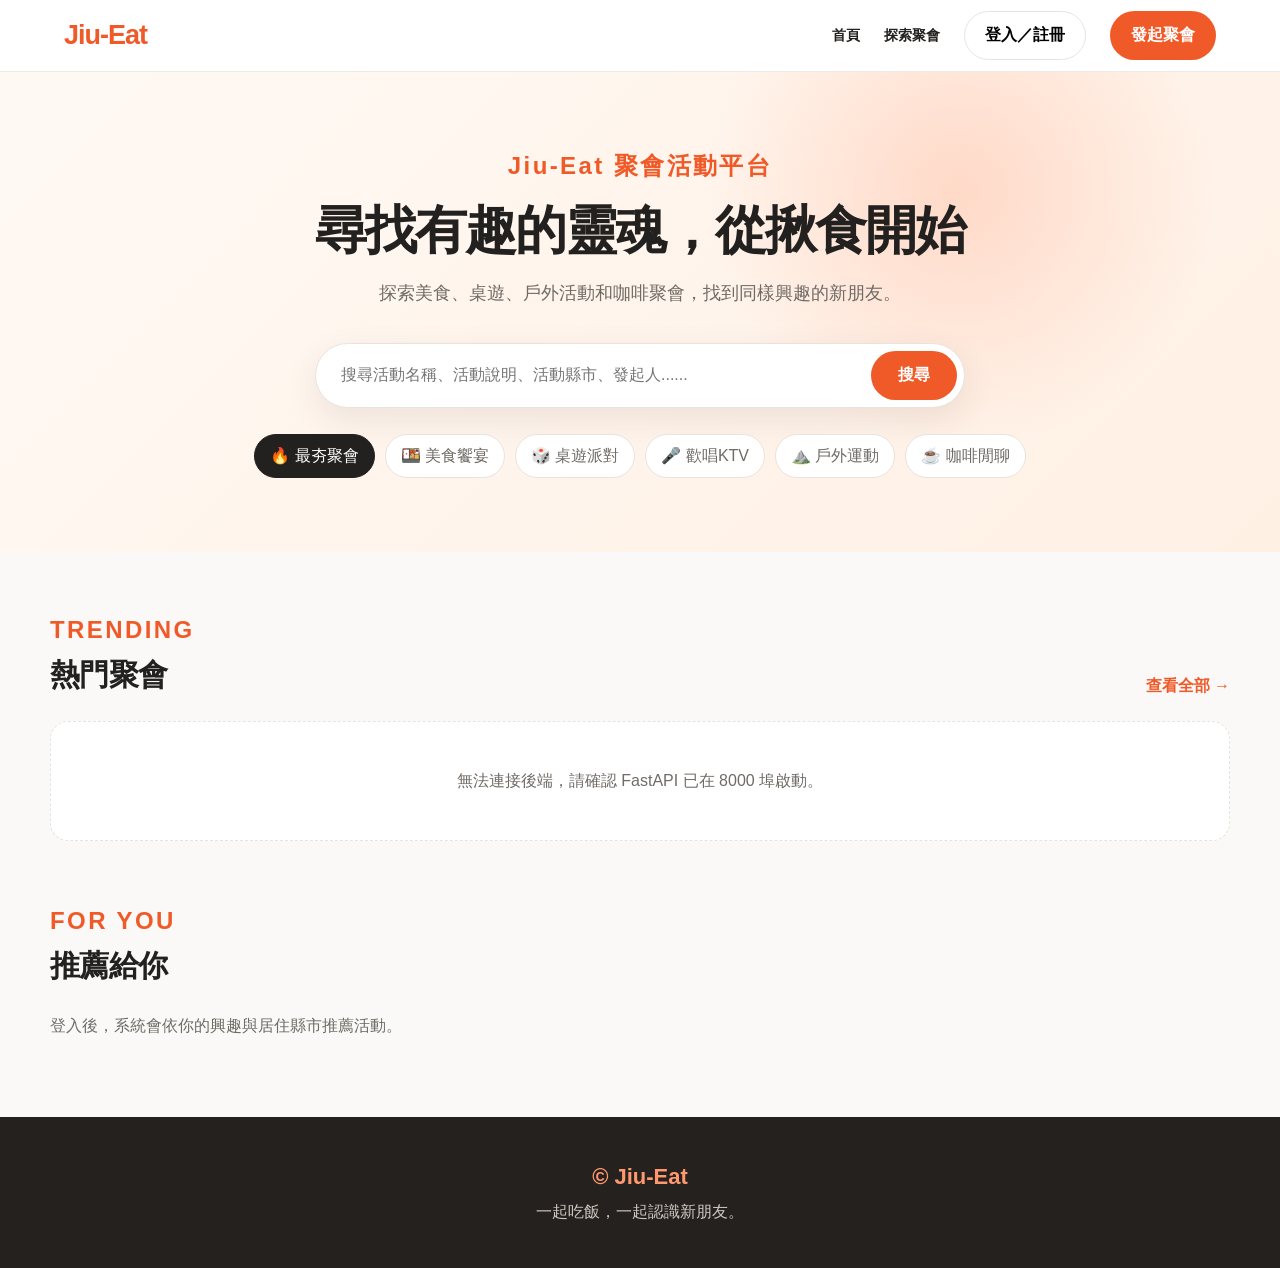
==== commit ba7169c5: "chore: remove 療癒旅遊 chip from homepage categories" ====
--- a/frontend/index.html
+++ b/frontend/index.html
@@ -69,7 +69,6 @@
             <button class="category-chip" data-category="歡唱KTV">🎤 歡唱KTV</button>
             <button class="category-chip" data-category="戶外運動">⛰️ 戶外運動</button>
             <button class="category-chip" data-category="咖啡閒聊">☕ 咖啡閒聊</button>
-            <button class="category-chip" data-category="療癒旅遊">✈️ 療癒旅遊</button>
           </div>
         </div>
       </div>
